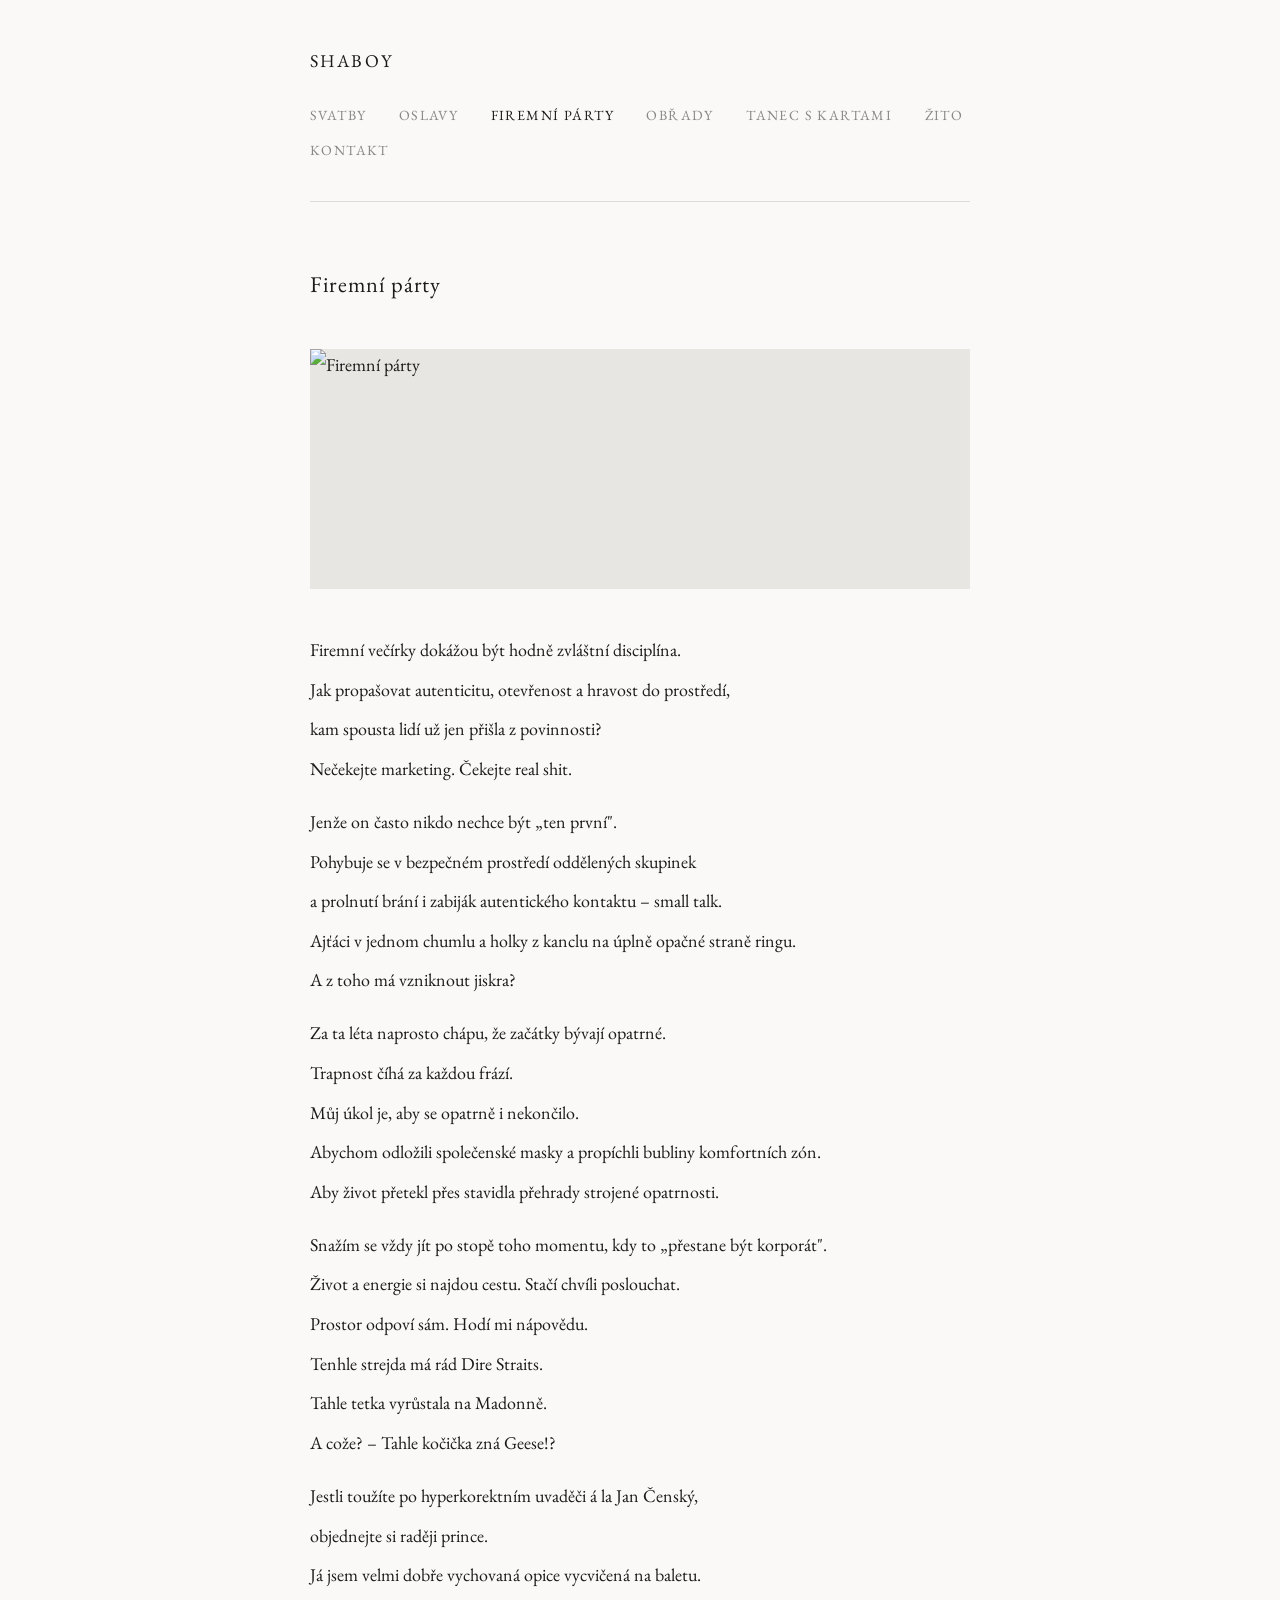
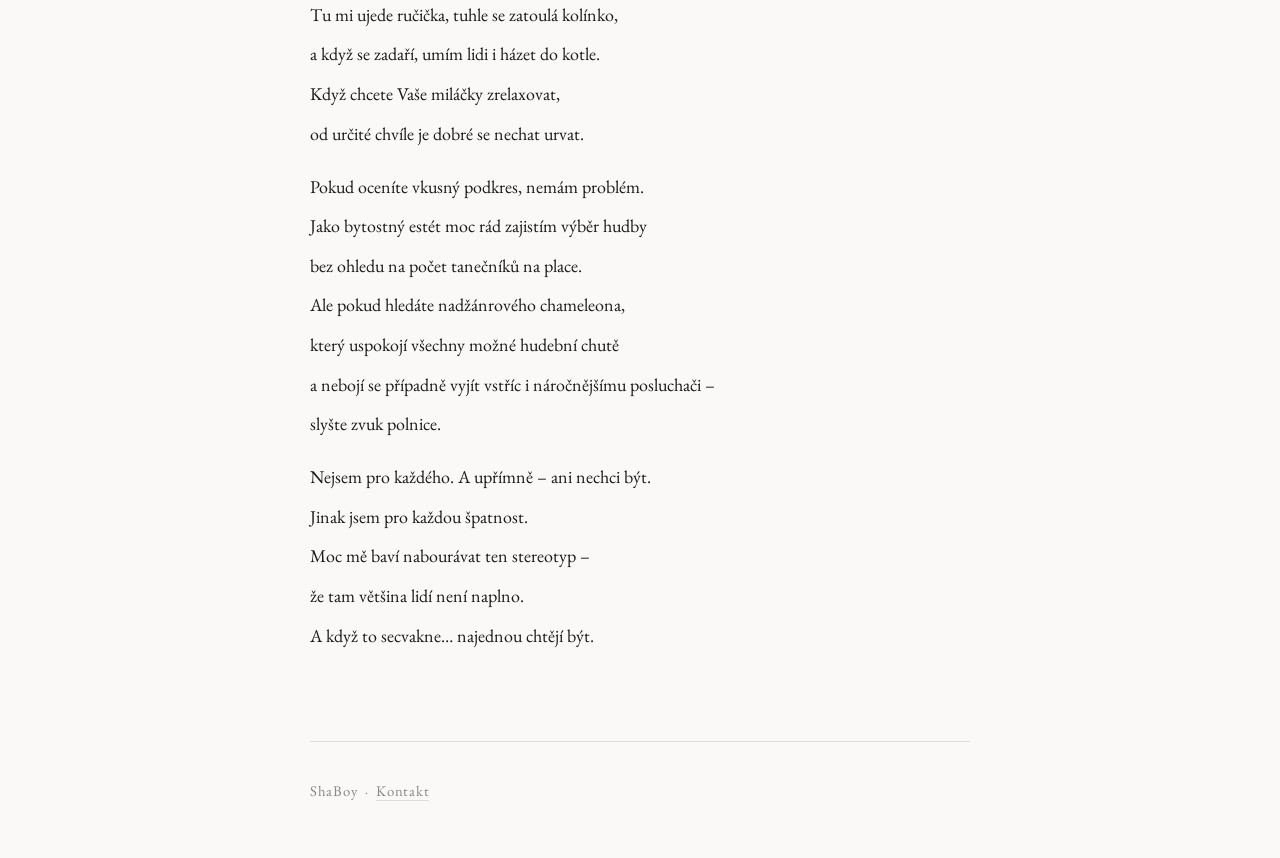
==== firemni-party.html @ 60a32ed9 "Add full website: all pages, CSS, images folder" ====
<!DOCTYPE html>
<html lang="cs">
<head>
  <meta charset="UTF-8">
  <meta name="viewport" content="width=device-width, initial-scale=1.0">
  <title>ShaBoy – Firemní párty</title>
  <link rel="preconnect" href="https://fonts.googleapis.com">
  <link rel="preconnect" href="https://fonts.gstatic.com" crossorigin>
  <link href="https://fonts.googleapis.com/css2?family=EB+Garamond:ital,wght@0,400;0,500;1,400&display=swap" rel="stylesheet">
  <link rel="stylesheet" href="css/style.css">
</head>
<body>
  <div class="container">

    <nav>
      <a href="index.html" class="nav-logo">ShaBoy</a>
      <ul class="nav-links">
        <li><a href="svatby.html">Svatby</a></li>
        <li><a href="oslavy.html">Oslavy</a></li>
        <li><a href="firemni-party.html" class="active">Firemní párty</a></li>
        <li><a href="obrady.html">Obřady</a></li>
        <li><a href="tanec-s-kartami.html">Tanec&nbsp;s&nbsp;kartami</a></li>
        <li><a href="zito.html">Žito</a></li>
        <li><a href="kontakt.html">Kontakt</a></li>
      </ul>
    </nav>

    <main>

      <h1>Firemní párty</h1>

      <div class="photo">
        <img src="images/firemni-party.jpg" alt="Firemní párty">
      </div>

      <div class="poem">
        <p>Firemní večírky dokážou být hodně zvláštní disciplína.</p>
        <p>Jak propašovat autenticitu, otevřenost a hravost do prostředí,</p>
        <p>kam spousta lidí už jen přišla z povinnosti?</p>
        <p>Nečekejte marketing. Čekejte real shit.</p>

        <p class="gap">Jenže on často nikdo nechce být „ten první".</p>
        <p>Pohybuje se v bezpečném prostředí oddělených skupinek</p>
        <p>a prolnutí brání i zabiják autentického kontaktu – small talk.</p>
        <p>Ajťáci v jednom chumlu a holky z kanclu na úplně opačné straně ringu.</p>
        <p>A z toho má vzniknout jiskra?</p>

        <p class="gap">Za ta léta naprosto chápu, že začátky bývají opatrné.</p>
        <p>Trapnost číhá za každou frází.</p>
        <p>Můj úkol je, aby se opatrně i nekončilo.</p>
        <p>Abychom odložili společenské masky a propíchli bubliny komfortních zón.</p>
        <p>Aby život přetekl přes stavidla přehrady strojené opatrnosti.</p>

        <p class="gap">Snažím se vždy jít po stopě toho momentu, kdy to „přestane být korporát".</p>
        <p>Život a energie si najdou cestu. Stačí chvíli poslouchat.</p>
        <p>Prostor odpoví sám. Hodí mi nápovědu.</p>
        <p>Tenhle strejda má rád Dire Straits.</p>
        <p>Tahle tetka vyrůstala na Madonně.</p>
        <p>A cože? – Tahle kočička zná Geese!?</p>

        <p class="gap">Jestli toužíte po hyperkorektním uvaděči á la Jan Čenský,</p>
        <p>objednejte si raději prince.</p>
        <p>Já jsem velmi dobře vychovaná opice vycvičená na baletu.</p>
        <p>Tu mi ujede ručička, tuhle se zatoulá kolínko,</p>
        <p>a když se zadaří, umím lidi i házet do kotle.</p>
        <p>Když chcete Vaše miláčky zrelaxovat,</p>
        <p>od určité chvíle je dobré se nechat urvat.</p>

        <p class="gap">Pokud oceníte vkusný podkres, nemám problém.</p>
        <p>Jako bytostný estét moc rád zajistím výběr hudby</p>
        <p>bez ohledu na počet tanečníků na place.</p>
        <p>Ale pokud hledáte nadžánrového chameleona,</p>
        <p>který uspokojí všechny možné hudební chutě</p>
        <p>a nebojí se případně vyjít vstříc i náročnějšímu posluchači –</p>
        <p>slyšte zvuk polnice.</p>

        <p class="gap">Nejsem pro každého. A upřímně – ani nechci být.</p>
        <p>Jinak jsem pro každou špatnost.</p>
        <p>Moc mě baví nabourávat ten stereotyp –</p>
        <p>že tam většina lidí není naplno.</p>
        <p>A když to secvakne… najednou chtějí být.</p>
      </div>

    </main>

    <footer>
      <p>ShaBoy &nbsp;·&nbsp; <a href="kontakt.html" style="color:inherit;text-decoration:none;border-bottom:1px solid var(--border);">Kontakt</a></p>
    </footer>

  </div>
</body>
</html>
---- css/style.css ----
@import url('https://fonts.googleapis.com/css2?family=EB+Garamond:ital,wght@0,400;0,500;1,400&display=swap');

*, *::before, *::after {
  box-sizing: border-box;
  margin: 0;
  padding: 0;
}

:root {
  --text: #1a1a1a;
  --muted: #888;
  --bg: #faf9f7;
  --border: #ddd;
}

html {
  font-size: 18px;
}

body {
  font-family: 'EB Garamond', Georgia, 'Times New Roman', serif;
  background: var(--bg);
  color: var(--text);
  line-height: 1.75;
  padding: 0 1.5rem;
}

.container {
  max-width: 660px;
  margin: 0 auto;
}

/* ── NAVIGATION ── */

nav {
  padding: 2.5rem 0 2rem;
  border-bottom: 1px solid var(--border);
  margin-bottom: 3.5rem;
}

.nav-logo {
  display: block;
  font-size: 1rem;
  letter-spacing: 0.12em;
  text-transform: uppercase;
  text-decoration: none;
  color: var(--text);
  margin-bottom: 1.2rem;
}

.nav-links {
  list-style: none;
  display: flex;
  flex-wrap: wrap;
  gap: 0.2rem 1.8rem;
}

.nav-links a {
  font-size: 0.78rem;
  letter-spacing: 0.1em;
  text-transform: uppercase;
  text-decoration: none;
  color: var(--muted);
  transition: color 0.15s;
}

.nav-links a:hover,
.nav-links a.active {
  color: var(--text);
}

/* ── PHOTO ── */

.photo {
  background: #e8e6e2;
  margin-bottom: 2.5rem;
  min-height: 240px;
}

.photo img {
  width: 100%;
  height: auto;
  display: block;
}

/* ── TEXT ── */

h1 {
  font-size: 1.25rem;
  font-weight: 400;
  letter-spacing: 0.03em;
  margin-bottom: 2.5rem;
}

.poem p {
  margin-bottom: 0.45rem;
}

.poem .gap {
  margin-top: 1.2rem;
}

.poem .big-gap {
  margin-top: 2rem;
}

.poem strong {
  font-weight: 500;
  font-style: normal;
}

/* ── HOMEPAGE NAV LIST ── */

.page-links {
  list-style: none;
  margin: 2.5rem 0;
  border-top: 1px solid var(--border);
}

.page-links li {
  border-bottom: 1px solid var(--border);
}

.page-links a {
  display: flex;
  justify-content: space-between;
  align-items: baseline;
  padding: 0.9rem 0;
  text-decoration: none;
  color: var(--text);
  font-size: 1rem;
  letter-spacing: 0.01em;
  transition: letter-spacing 0.2s;
}

.page-links a:hover {
  letter-spacing: 0.04em;
}

.page-links .hint {
  font-size: 0.82rem;
  color: var(--muted);
  font-style: italic;
  text-align: right;
  max-width: 55%;
}

/* ── KONTAKT ── */

.kontakt-block {
  margin-bottom: 0.5rem;
  line-height: 2;
}

.kontakt-block a {
  color: var(--text);
  text-decoration: none;
  border-bottom: 1px solid var(--border);
}

.kontakt-block a:hover {
  border-bottom-color: var(--text);
}

/* ── ŽITO SUBPAGES ── */

.zito-links {
  list-style: none;
  margin: 2.5rem 0;
  border-top: 1px solid var(--border);
}

.zito-links li {
  border-bottom: 1px solid var(--border);
}

.zito-links a {
  display: block;
  padding: 0.8rem 0;
  text-decoration: none;
  color: var(--text);
  font-size: 0.95rem;
  letter-spacing: 0.02em;
}

.zito-links a:hover {
  letter-spacing: 0.06em;
  transition: letter-spacing 0.2s;
}

/* ── FOOTER ── */

footer {
  border-top: 1px solid var(--border);
  padding: 2rem 0 3rem;
  margin-top: 5rem;
  color: var(--muted);
  font-size: 0.82rem;
  letter-spacing: 0.05em;
}

/* ── LINKS IN TEXT ── */

.poem a {
  color: var(--text);
  text-decoration: none;
  border-bottom: 1px solid var(--border);
}

.poem a:hover {
  border-bottom-color: var(--text);
}

/* ── MOBILE ── */

@media (max-width: 500px) {
  html { font-size: 17px; }
  .page-links .hint { display: none; }
}
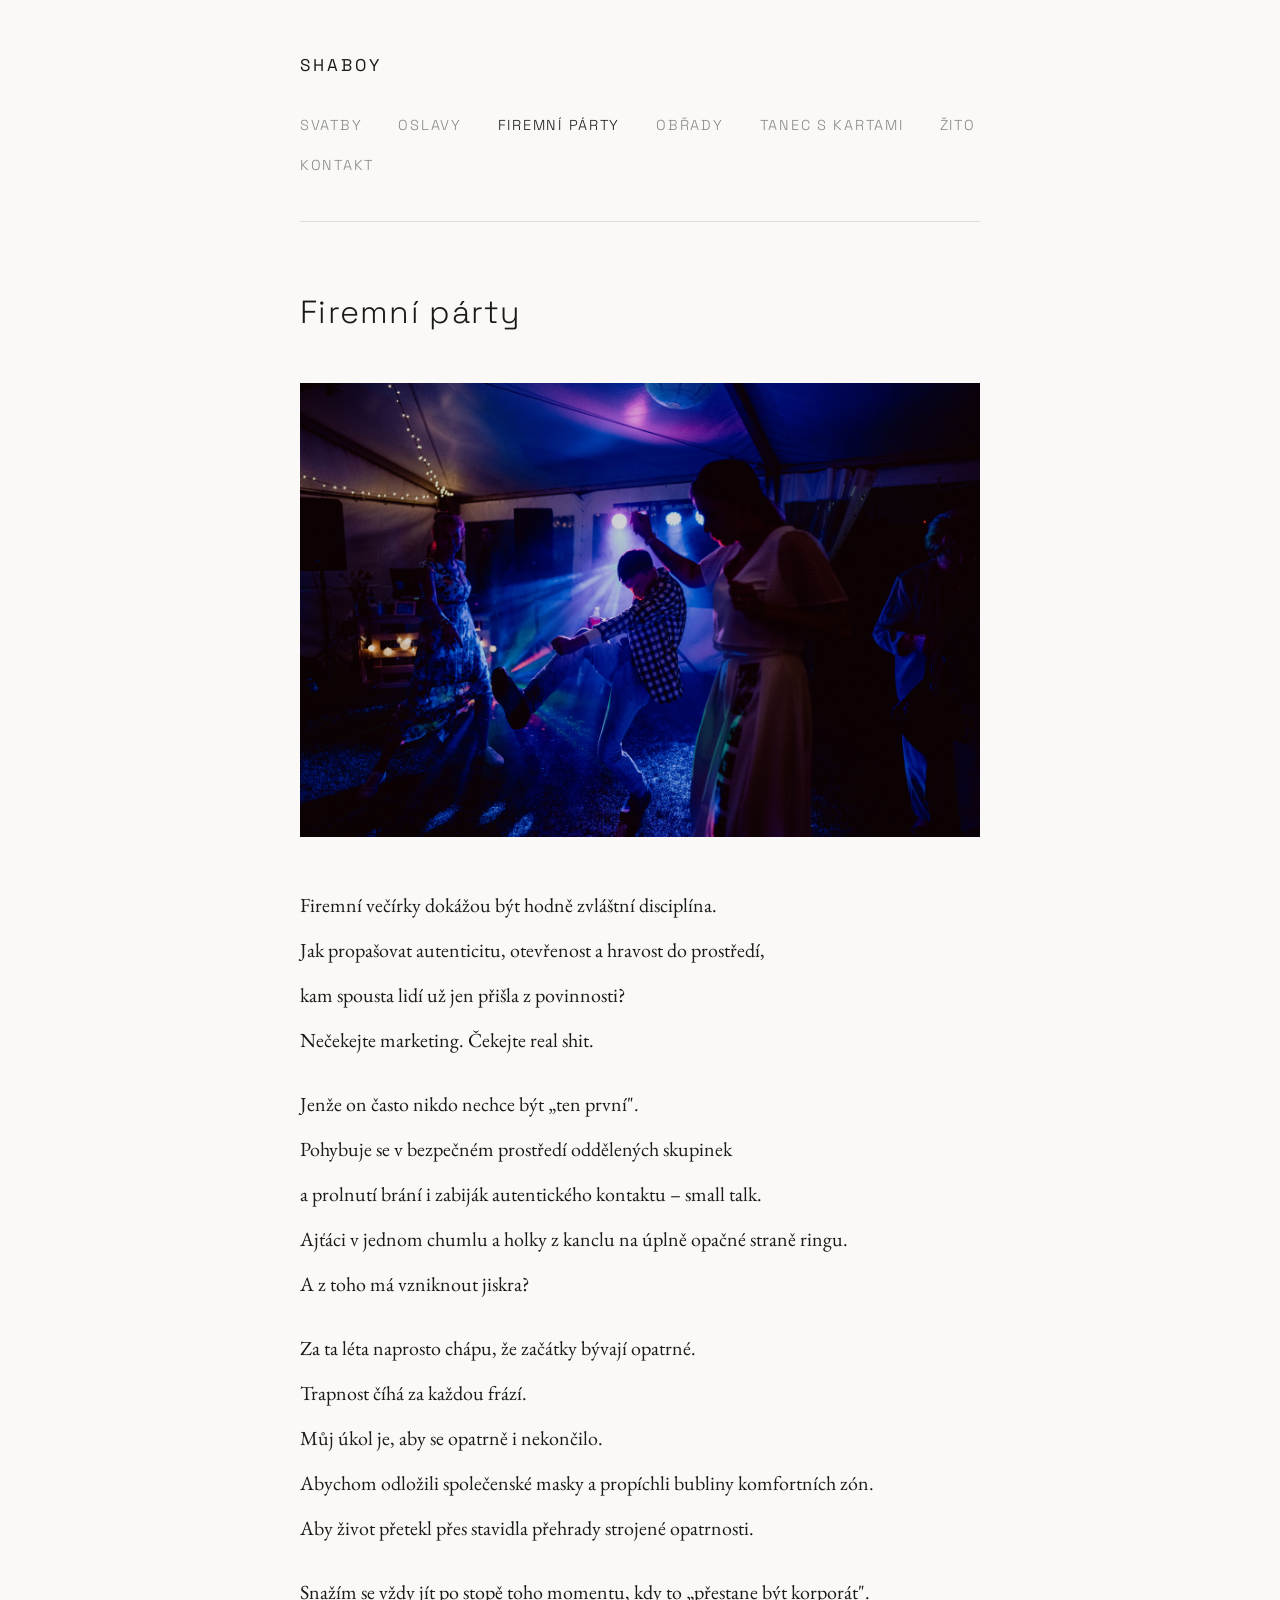
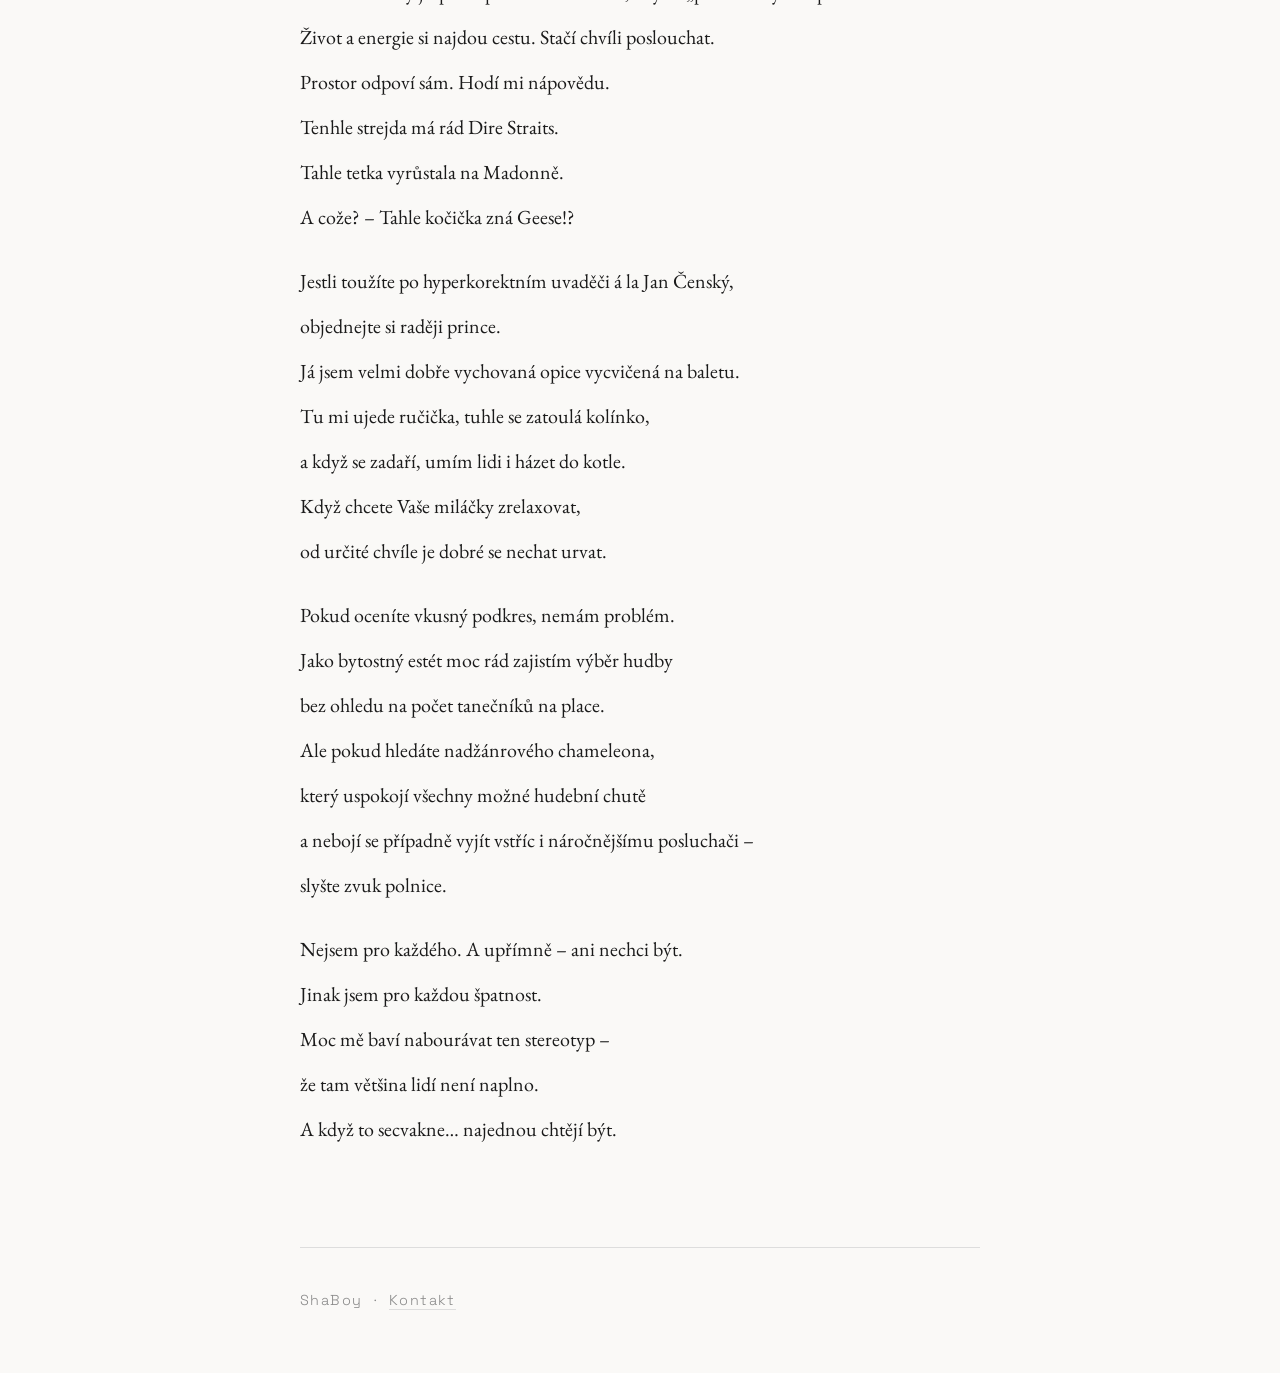
==== commit f8da8bee: "Větší písmo, Space Grotesk nadpisy, tučné pasáže, oprava Žito" ====
--- a/firemni-party.html
+++ b/firemni-party.html
@@ -6,7 +6,7 @@
   <title>ShaBoy – Firemní párty</title>
   <link rel="preconnect" href="https://fonts.googleapis.com">
   <link rel="preconnect" href="https://fonts.gstatic.com" crossorigin>
-  <link href="https://fonts.googleapis.com/css2?family=EB+Garamond:ital,wght@0,400;0,500;1,400&display=swap" rel="stylesheet">
+  <link href="https://fonts.googleapis.com/css2?family=EB+Garamond:ital,wght@0,400;0,500;1,400&family=Space+Grotesk:wght@300;400&display=swap" rel="stylesheet">
   <link rel="stylesheet" href="css/style.css">
 </head>
 <body>
@@ -84,7 +84,7 @@
     </main>
 
     <footer>
-      <p>ShaBoy &nbsp;·&nbsp; <a href="kontakt.html" style="color:inherit;text-decoration:none;border-bottom:1px solid var(--border);">Kontakt</a></p>
+      <p>ShaBoy &nbsp;·&nbsp; <a href="kontakt.html">Kontakt</a></p>
     </footer>
 
   </div>
--- a/css/style.css
+++ b/css/style.css
@@ -1,4 +1,4 @@
-@import url('https://fonts.googleapis.com/css2?family=EB+Garamond:ital,wght@0,400;0,500;1,400&display=swap');
+@import url('https://fonts.googleapis.com/css2?family=EB+Garamond:ital,wght@0,400;0,500;1,400&family=Space+Grotesk:wght@300;400&display=swap');
 
 *, *::before, *::after {
   box-sizing: border-box;
@@ -14,19 +14,19 @@
 }
 
 html {
-  font-size: 18px;
+  font-size: 20px;
 }
 
 body {
   font-family: 'EB Garamond', Georgia, 'Times New Roman', serif;
   background: var(--bg);
   color: var(--text);
-  line-height: 1.75;
+  line-height: 1.8;
   padding: 0 1.5rem;
 }
 
 .container {
-  max-width: 660px;
+  max-width: 680px;
   margin: 0 auto;
 }
 
@@ -40,8 +40,10 @@
 
 .nav-logo {
   display: block;
-  font-size: 1rem;
-  letter-spacing: 0.12em;
+  font-family: 'Space Grotesk', sans-serif;
+  font-weight: 400;
+  font-size: 0.85rem;
+  letter-spacing: 0.18em;
   text-transform: uppercase;
   text-decoration: none;
   color: var(--text);
@@ -56,8 +58,10 @@
 }
 
 .nav-links a {
-  font-size: 0.78rem;
-  letter-spacing: 0.1em;
+  font-family: 'Space Grotesk', sans-serif;
+  font-weight: 300;
+  font-size: 0.72rem;
+  letter-spacing: 0.12em;
   text-transform: uppercase;
   text-decoration: none;
   color: var(--muted);
@@ -67,6 +71,27 @@
 .nav-links a:hover,
 .nav-links a.active {
   color: var(--text);
+}
+
+/* ── HEADINGS ── */
+
+h1 {
+  font-family: 'Space Grotesk', sans-serif;
+  font-weight: 300;
+  font-size: 1.6rem;
+  letter-spacing: 0.04em;
+  margin-bottom: 2.5rem;
+  line-height: 1.3;
+}
+
+h2 {
+  font-family: 'Space Grotesk', sans-serif;
+  font-weight: 400;
+  font-size: 0.75rem;
+  letter-spacing: 0.22em;
+  text-transform: uppercase;
+  color: var(--muted);
+  margin: 2.5rem 0 0.8rem;
 }
 
 /* ── PHOTO ── */
@@ -83,30 +108,38 @@
   display: block;
 }
 
-/* ── TEXT ── */
-
-h1 {
-  font-size: 1.25rem;
-  font-weight: 400;
-  letter-spacing: 0.03em;
-  margin-bottom: 2.5rem;
-}
+/* ── TEXT / POEM ── */
 
 .poem p {
   margin-bottom: 0.45rem;
 }
 
 .poem .gap {
-  margin-top: 1.2rem;
+  margin-top: 1.4rem;
 }
 
 .poem .big-gap {
-  margin-top: 2rem;
+  margin-top: 2.2rem;
 }
 
 .poem strong {
   font-weight: 500;
-  font-style: normal;
+}
+
+.poem em {
+  font-style: italic;
+}
+
+/* ── LINKS IN TEXT ── */
+
+.poem a {
+  color: var(--text);
+  text-decoration: none;
+  border-bottom: 1px solid var(--border);
+}
+
+.poem a:hover {
+  border-bottom-color: var(--text);
 }
 
 /* ── HOMEPAGE NAV LIST ── */
@@ -138,54 +171,11 @@
 }
 
 .page-links .hint {
-  font-size: 0.82rem;
+  font-size: 0.78rem;
   color: var(--muted);
   font-style: italic;
   text-align: right;
   max-width: 55%;
-}
-
-/* ── KONTAKT ── */
-
-.kontakt-block {
-  margin-bottom: 0.5rem;
-  line-height: 2;
-}
-
-.kontakt-block a {
-  color: var(--text);
-  text-decoration: none;
-  border-bottom: 1px solid var(--border);
-}
-
-.kontakt-block a:hover {
-  border-bottom-color: var(--text);
-}
-
-/* ── ŽITO SUBPAGES ── */
-
-.zito-links {
-  list-style: none;
-  margin: 2.5rem 0;
-  border-top: 1px solid var(--border);
-}
-
-.zito-links li {
-  border-bottom: 1px solid var(--border);
-}
-
-.zito-links a {
-  display: block;
-  padding: 0.8rem 0;
-  text-decoration: none;
-  color: var(--text);
-  font-size: 0.95rem;
-  letter-spacing: 0.02em;
-}
-
-.zito-links a:hover {
-  letter-spacing: 0.06em;
-  transition: letter-spacing 0.2s;
 }
 
 /* ── FOOTER ── */
@@ -195,25 +185,26 @@
   padding: 2rem 0 3rem;
   margin-top: 5rem;
   color: var(--muted);
-  font-size: 0.82rem;
-  letter-spacing: 0.05em;
-}
-
-/* ── LINKS IN TEXT ── */
-
-.poem a {
-  color: var(--text);
-  text-decoration: none;
-  border-bottom: 1px solid var(--border);
-}
-
-.poem a:hover {
-  border-bottom-color: var(--text);
+  font-family: 'Space Grotesk', sans-serif;
+  font-weight: 300;
+  font-size: 0.72rem;
+  letter-spacing: 0.1em;
+}
+
+footer a {
+  color: inherit;
+  text-decoration: none;
+  border-bottom: 1px solid var(--border);
+}
+
+footer a:hover {
+  border-bottom-color: var(--muted);
 }
 
 /* ── MOBILE ── */
 
 @media (max-width: 500px) {
-  html { font-size: 17px; }
+  html { font-size: 18px; }
   .page-links .hint { display: none; }
-}
+  h1 { font-size: 1.3rem; }
+}
